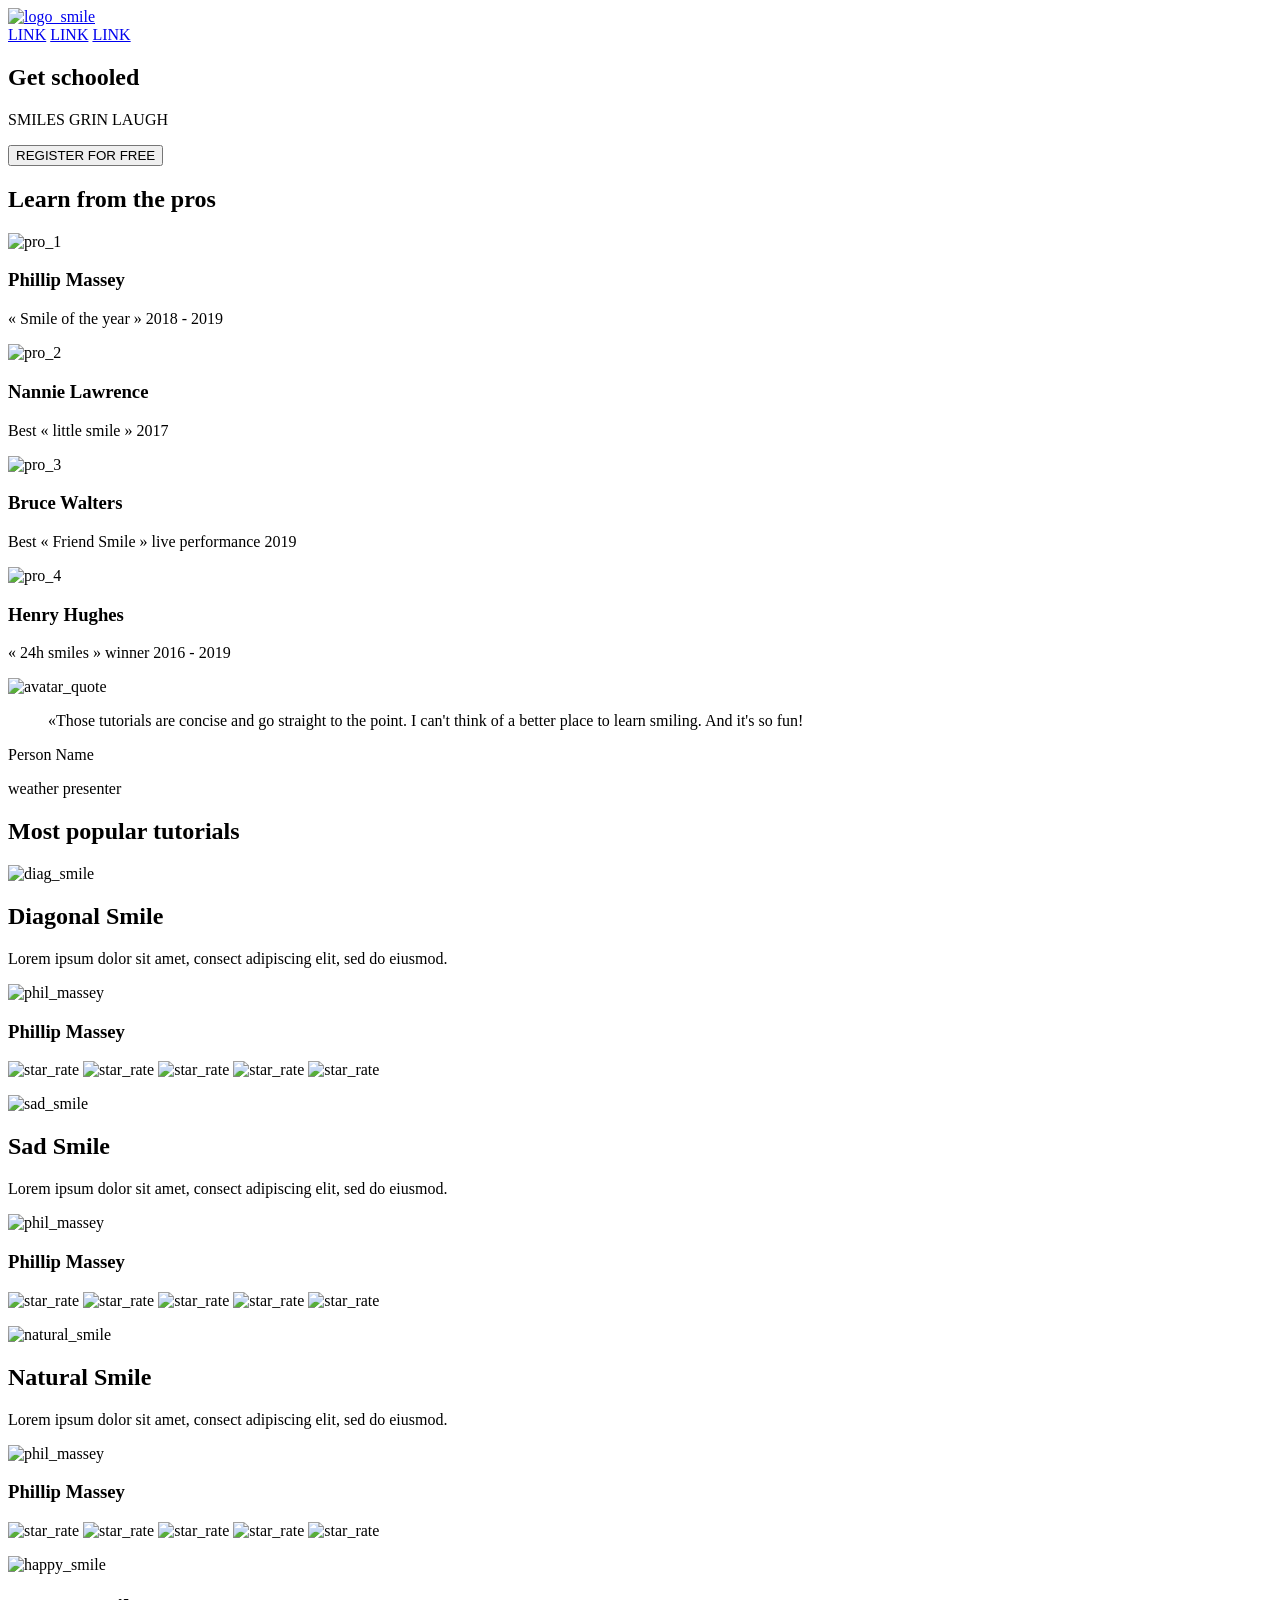
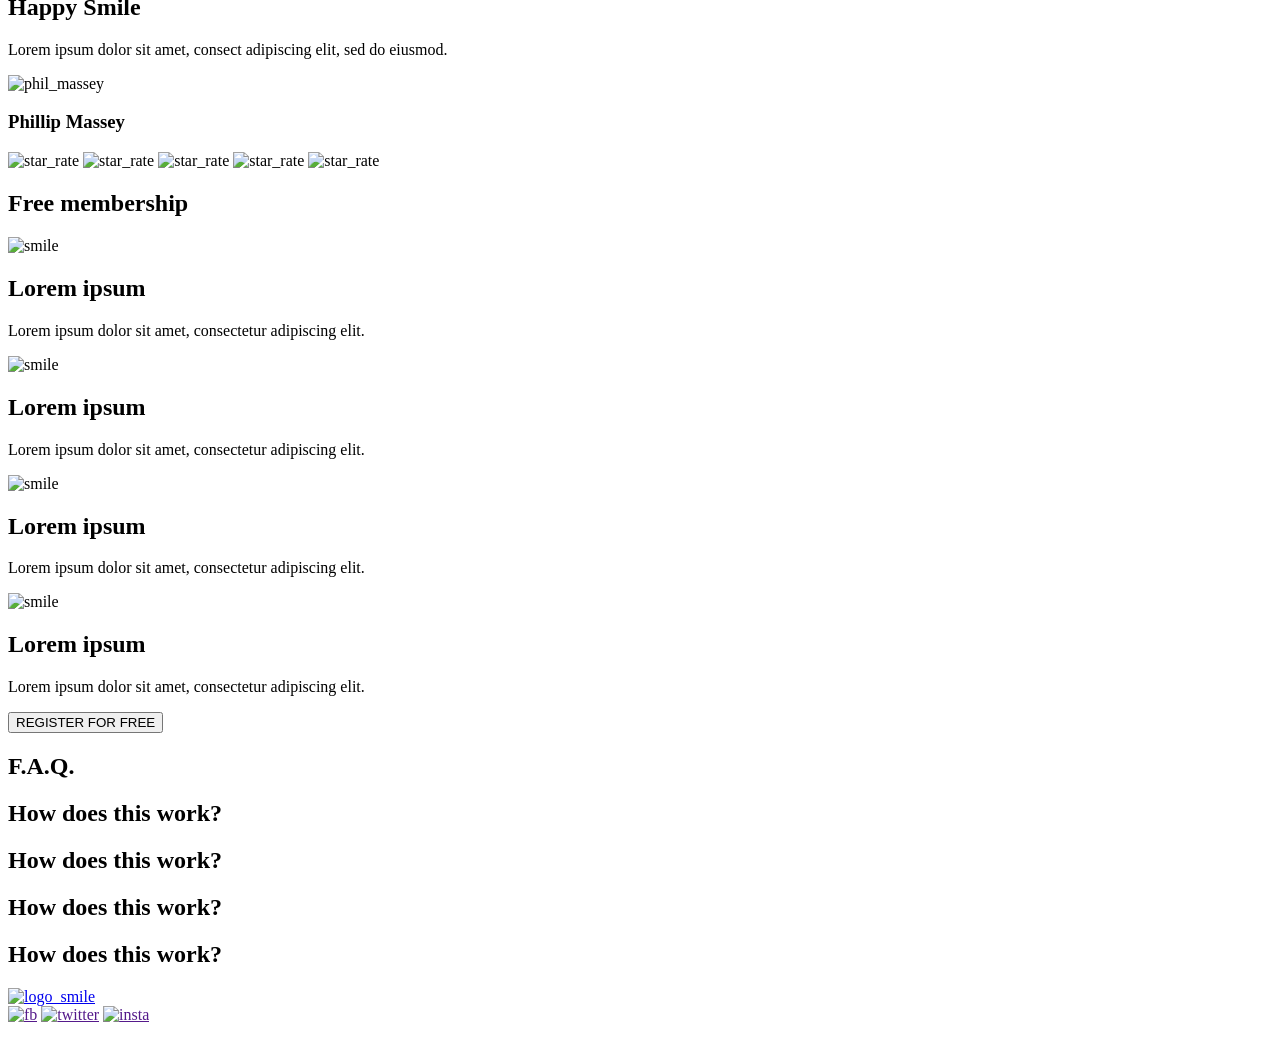
==== css_advanced/index.html @ f91c6899 "Add: readmefile and index.html" ====
<!DOCTYPE html>
<html lang="en">
<head>
    <meta charset="UTF-8">
    <meta name="viewport" content="width=device-width, initial-scale=1.0">
    <title>Document</title>
</head>
<body>
    <header>
        <div>
            <a href="#"><img src="logo.svg" alt="logo_smile"></a>
        </div>
        <div>
            <a href="#">LINK</a>
            <a href="#">LINK</a>
            <a href="#">LINK</a>
        </div>
    </header>
    <main>
        <section>
            <div>
                <h1>Get schooled</h1>
                <p>SMILES GRIN LAUGH</p>
                <button>REGISTER FOR FREE</button>
            </div>
            <div>
                <h2>Learn from the pros</h2>
            </div>
            <div>
                <div>
                    <img src="" alt="pro_1">
                    <h3>Phillip Massey</h3>
                    <p>« Smile of the year » 2018 - 2019</p>
                </div>
                <div>
                    <img src="" alt="pro_2">
                    <h3>Nannie Lawrence</h3>
                    <p>Best « little smile » 2017</p>
                </div>
                <div>
                    <img src="" alt="pro_3">
                    <h3>Bruce Walters</h3>
                    <p>Best « Friend Smile » live performance 2019</p>
                </div>
                <div>
                    <img src="" alt="pro_4">
                    <h3>Henry Hughes</h3>
                    <p>« 24h smiles » winner 2016 - 2019</p>
                </div>
            </div>
        </section>
        <section>
            <div>
                <img src="" alt="avatar_quote">
            </div>
            <div>
                <blockquote>«Those tutorials are concise and go straight to the point. I can't think of a better place to learn smiling. And it's so fun!</blockquote>
                <p>Person Name</p>
                <p>weather presenter</p>
            </div>
        </section>
        <section>
            <h1>Most popular tutorials</h1>
            <div>
                <div>
                    <img src="" alt="diag_smile">
                    <h2>Diagonal Smile</h2>
                    <p>Lorem ipsum dolor sit amet, consect adipiscing elit, sed do eiusmod.</p>
                    <div>
                        <img src="" alt="phil_massey">
                        <h3>Phillip Massey</h3>
                    </div>
                    <div>
                        <div>
                            <img src="" alt="star_rate">
                            <img src="" alt="star_rate">
                            <img src="" alt="star_rate">
                            <img src="" alt="star_rate">
                            <img src="" alt="star_rate">
                        </div>
                        <p></p>
                    </div>
                </div>
                <div>
                    <img src="" alt="sad_smile">
                    <h2>Sad Smile</h2>
                    <p>Lorem ipsum dolor sit amet, consect adipiscing elit, sed do eiusmod.</p>
                    <div>
                        <img src="" alt="phil_massey">
                        <h3>Phillip Massey</h3>
                    </div>
                    <div>
                        <div>
                            <img src="" alt="star_rate">
                            <img src="" alt="star_rate">
                            <img src="" alt="star_rate">
                            <img src="" alt="star_rate">
                            <img src="" alt="star_rate">
                        </div>
                        <p></p>
                    </div>
                </div>
                <div>
                    <img src="" alt="natural_smile">
                    <h2>Natural Smile</h2>
                    <p>Lorem ipsum dolor sit amet, consect adipiscing elit, sed do eiusmod.</p>
                    <div>
                        <img src="" alt="phil_massey">
                        <h3>Phillip Massey</h3>
                    </div>
                    <div>
                        <div>
                            <img src="" alt="star_rate">
                            <img src="" alt="star_rate">
                            <img src="" alt="star_rate">
                            <img src="" alt="star_rate">
                            <img src="" alt="star_rate">
                        </div>
                        <p></p>
                    </div>
                </div>
                <div>
                    <img src="" alt="happy_smile">
                    <h2>Happy Smile</h2>
                    <p>Lorem ipsum dolor sit amet, consect adipiscing elit, sed do eiusmod.</p>
                    <div>
                        <img src="" alt="phil_massey">
                        <h3>Phillip Massey</h3>
                    </div>
                    <div>
                        <div>
                            <img src="" alt="star_rate">
                            <img src="" alt="star_rate">
                            <img src="" alt="star_rate">
                            <img src="" alt="star_rate">
                            <img src="" alt="star_rate">
                        </div>
                        <p></p>
                    </div>
                </div>
            </div>
        </section>
        <section>
            <h1>Free membership</h1>
            <div>
                <div>
                    <img src="" alt="smile">
                    <h2>Lorem ipsum</h2>
                    <p>Lorem ipsum dolor sit amet, consectetur adipiscing elit.</p>
                </div>
                <div>
                    <img src="" alt="smile">
                    <h2>Lorem ipsum</h2>
                    <p>Lorem ipsum dolor sit amet, consectetur adipiscing elit.</p>
                </div>
                <div>
                    <img src="" alt="smile">
                    <h2>Lorem ipsum</h2>
                    <p>Lorem ipsum dolor sit amet, consectetur adipiscing elit.</p>
                </div>
                <div>
                    <img src="" alt="smile">
                    <h2>Lorem ipsum</h2>
                    <p>Lorem ipsum dolor sit amet, consectetur adipiscing elit.</p>
                </div>
            </div>
            <button>REGISTER FOR FREE</button>
        </section>
        <section>
            <h1>F.A.Q.</h1>
            <div>
                <div>
                    <div>
                        <h2>How does this work?</h2>
                        <p></p>
                    </div>
                    <div>
                        <h2>How does this work?</h2>
                        <p></p>
                    </div>
                </div>
                <div>
                    <div>
                        <h2>How does this work?</h2>
                        <p></p>
                    </div>
                    <div>
                        <h2>How does this work?</h2>
                        <p></p>
                    </div>
                </div>
            </div>
        </section>
    </main>
    <footer>
        <div>
            <div>
                <a href="#"><img src="logo.svg" alt="logo_smile"></a>
            </div>
            <div>
                <a href=""><img src="" alt="fb"></a>
                <a href=""><img src="" alt="twitter"></a>
                <a href=""><img src="" alt="insta"></a>
            </div>
        </div>
        <p></p>
    </footer>
</body>
</html>
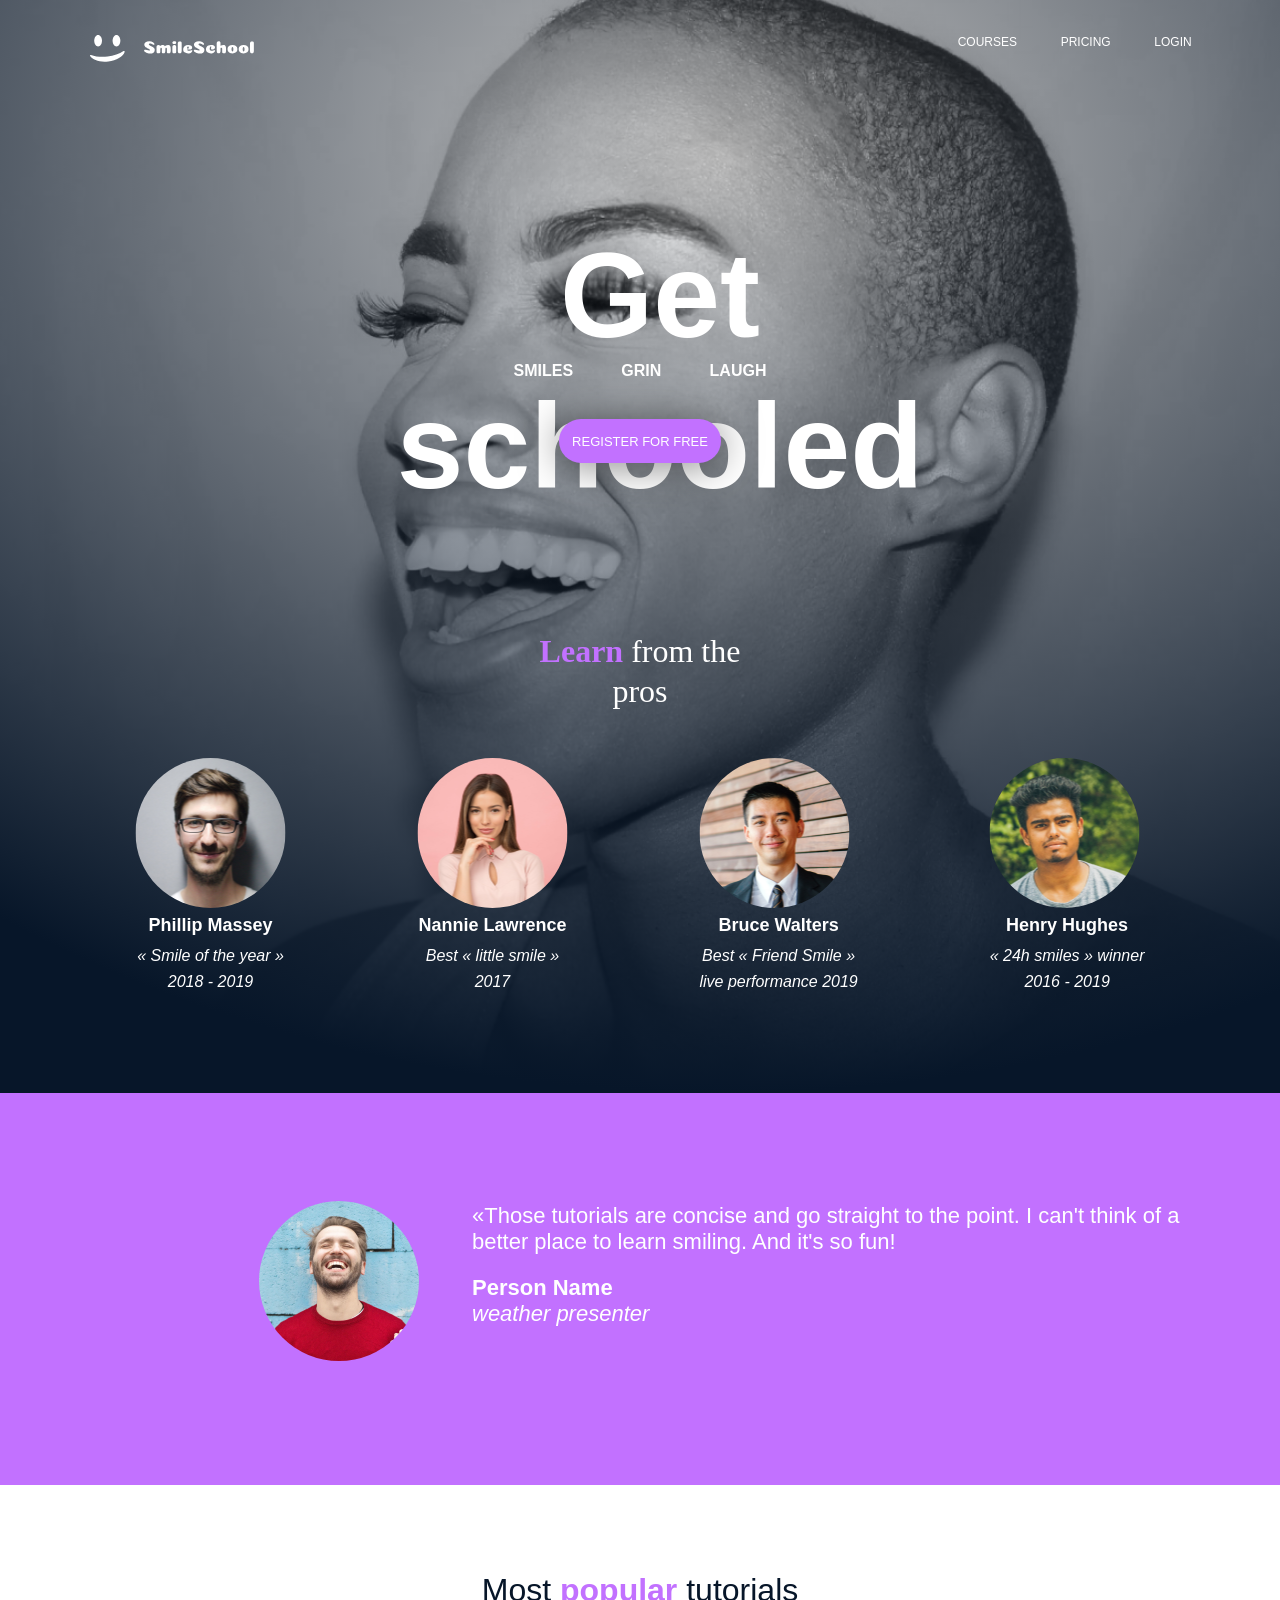
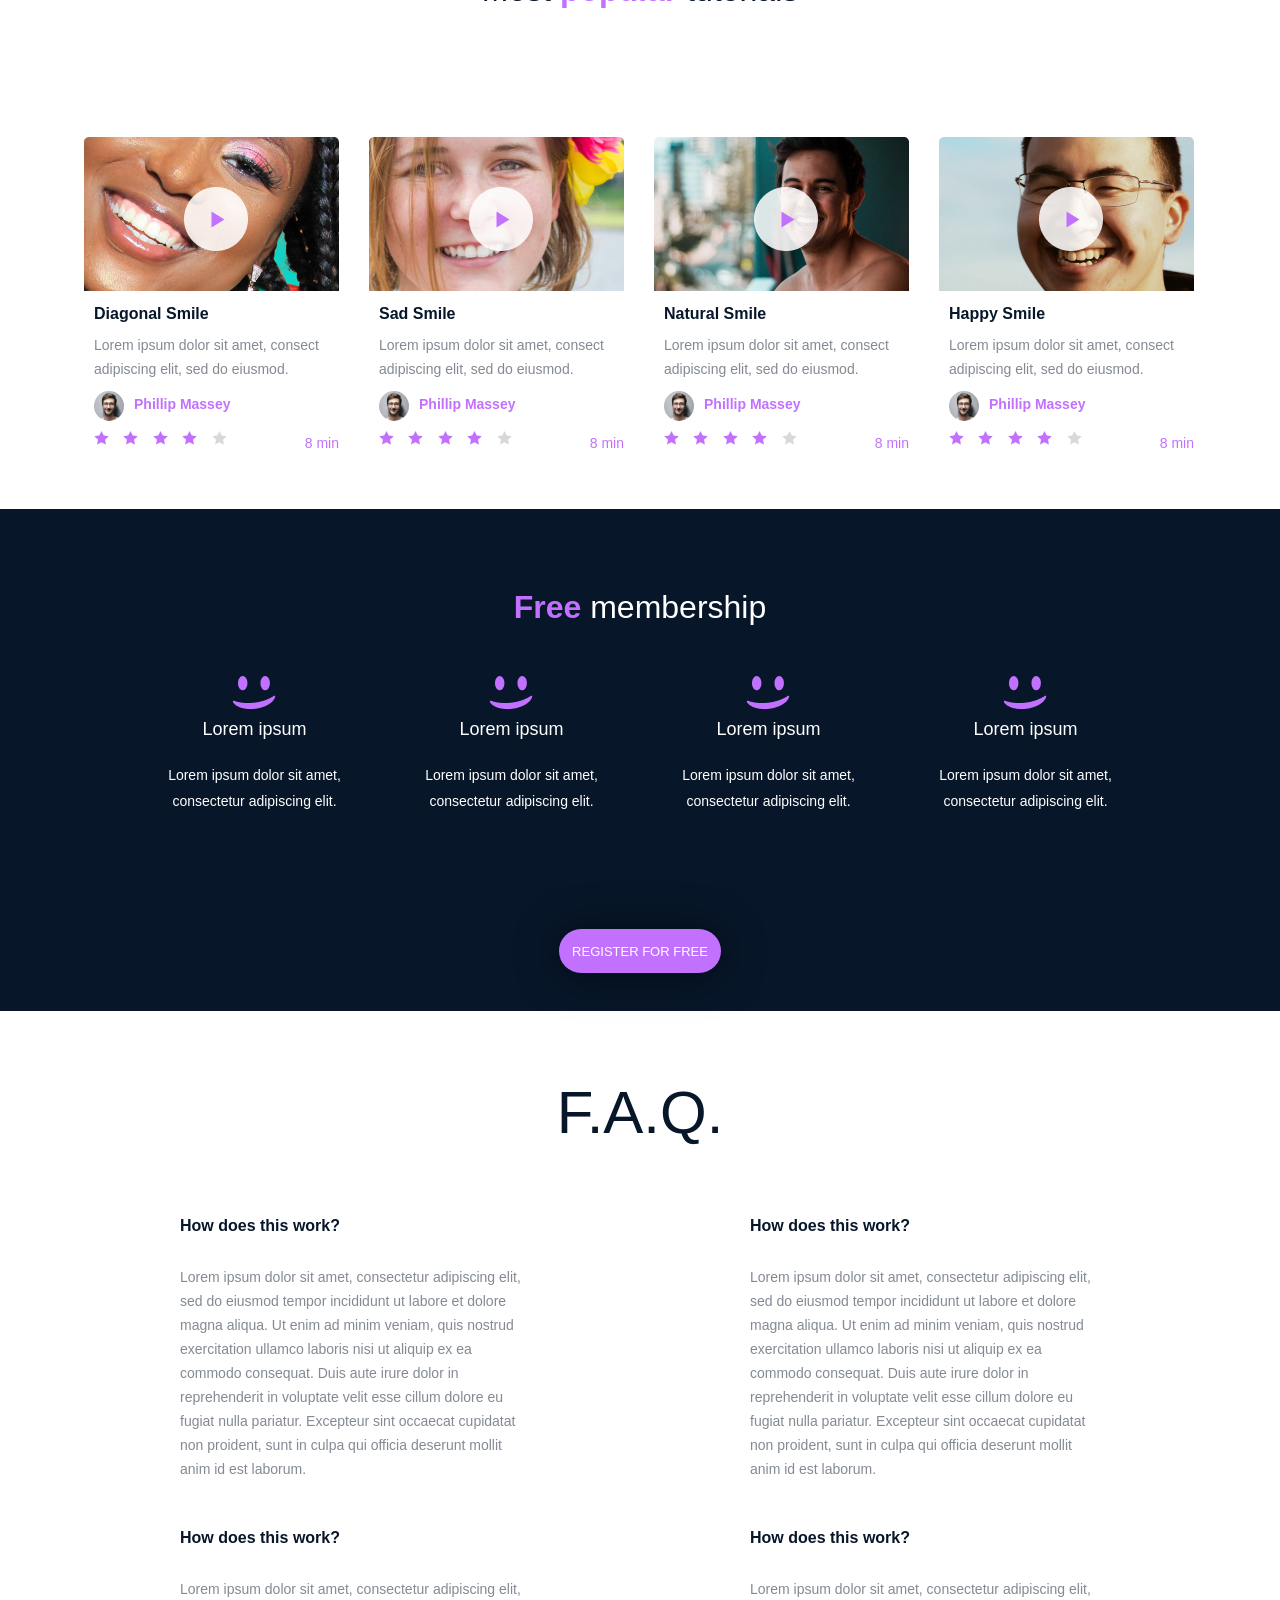
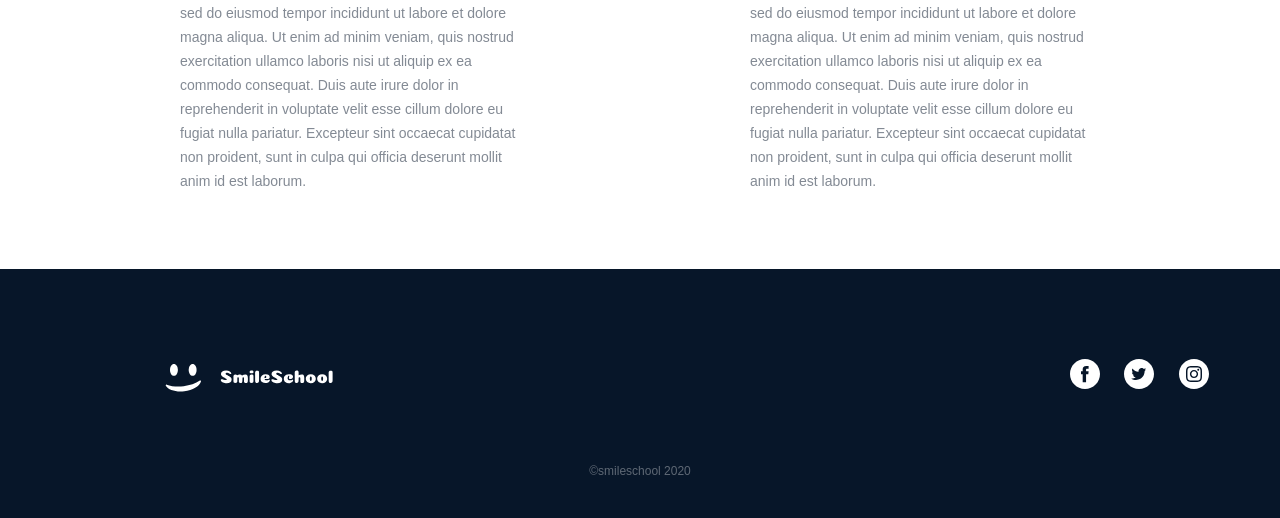
==== commit 8e5e8015: "Add: everything, all files, pictures, all css styles, spend 1day and half to male this project" ====
--- a/css_advanced/index.html
+++ b/css_advanced/index.html
@@ -3,6 +3,7 @@
 <head>
     <meta charset="UTF-8">
     <meta name="viewport" content="width=device-width, initial-scale=1.0">
+    <link rel="stylesheet" href="./styles.css">
     <title>Document</title>
 </head>
 <body>
@@ -10,183 +11,207 @@
         <div>
             <a href="#"><img src="logo.svg" alt="logo_smile"></a>
         </div>
-        <div>
-            <a href="#">LINK</a>
-            <a href="#">LINK</a>
-            <a href="#">LINK</a>
+        <div class="menu">
+            <a href="#">COURSES</a>
+            <a href="#">PRICING</a>
+            <a href="#">LOGIN</a>
         </div>
     </header>
     <main>
-        <section>
+        <section class="main_part">
             <div>
                 <h1>Get schooled</h1>
-                <p>SMILES GRIN LAUGH</p>
+                <p class="sgl"><span>SMILES</span> <span> GRIN </span> <span> LAUGH </span></p>
                 <button>REGISTER FOR FREE</button>
             </div>
             <div>
-                <h2>Learn from the pros</h2>
-            </div>
-            <div>
-                <div>
-                    <img src="" alt="pro_1">
+                <h2><span class="subtitle">Learn</span> <span>from the pros</span></h2>
+            </div>
+            <div class="pros">
+                <div class="pro">
+                    <img src="../images/pro1.png" alt="pro_1">
                     <h3>Phillip Massey</h3>
-                    <p>« Smile of the year » 2018 - 2019</p>
-                </div>
-                <div>
-                    <img src="" alt="pro_2">
+                    <p>« Smile of the year »<br> 2018 - 2019</p>
+                </div>
+                <div class="pro">
+                    <img src="../images/pro2.png" alt="pro_2">
                     <h3>Nannie Lawrence</h3>
-                    <p>Best « little smile » 2017</p>
-                </div>
-                <div>
-                    <img src="" alt="pro_3">
+                    <p>Best « little smile » <br>2017</p>
+                </div>
+                <div class="pro">
+                    <img src="../images/pro3.png" alt="pro_3">
                     <h3>Bruce Walters</h3>
-                    <p>Best « Friend Smile » live performance 2019</p>
-                </div>
-                <div>
-                    <img src="" alt="pro_4">
+                    <p>Best « Friend Smile » <br> live performance 2019</p>
+                </div>
+                <div class="pro">
+                    <img src="../images/pro4.png" alt="pro_4">
                     <h3>Henry Hughes</h3>
-                    <p>« 24h smiles » winner 2016 - 2019</p>
-                </div>
-            </div>
-        </section>
-        <section>
-            <div>
-                <img src="" alt="avatar_quote">
-            </div>
-            <div>
+                    <p>« 24h smiles » winner <br>2016 - 2019</p>
+                </div>
+            </div>
+        </section>
+        <section class="testimonials">
+            <div>
+                <img src="../images/testimonial.png" alt="avatar_quote">
+            </div>
+            <div class="testimonials_bq">
                 <blockquote>«Those tutorials are concise and go straight to the point. I can't think of a better place to learn smiling. And it's so fun!</blockquote>
-                <p>Person Name</p>
-                <p>weather presenter</p>
-            </div>
-        </section>
-        <section>
-            <h1>Most popular tutorials</h1>
-            <div>
-                <div>
-                    <img src="" alt="diag_smile">
+                <p id="person">Person Name</p>
+                <p id="job">weather presenter</p>
+            </div>
+        </section>
+        <section class="tutorials">
+            <h1>Most <span class="subtitle">popular</span> tutorials</h1>
+            <div class="tutorials_content">
+                <div class="tutorials_preview">
+                    <img src="../images/play.png" alt="play_button" class="play">
+                    <img src="../images/preview_1.png" alt="diag_smile" class="preview">
                     <h2>Diagonal Smile</h2>
                     <p>Lorem ipsum dolor sit amet, consect adipiscing elit, sed do eiusmod.</p>
-                    <div>
-                        <img src="" alt="phil_massey">
-                        <h3>Phillip Massey</h3>
-                    </div>
-                    <div>
-                        <div>
-                            <img src="" alt="star_rate">
-                            <img src="" alt="star_rate">
-                            <img src="" alt="star_rate">
-                            <img src="" alt="star_rate">
-                            <img src="" alt="star_rate">
-                        </div>
-                        <p></p>
-                    </div>
-                </div>
-                <div>
-                    <img src="" alt="sad_smile">
+                    <div class="img_rate">
+                        <img src="../images/pro1.png" alt="phil_massey">
+                        <h3>Phillip Massey</h3>
+                    </div>
+                    <div class="star_rate_content">
+                        <div class="star_rate">
+                            <img src="../images/Star_4.png" alt="star_rate">
+                            <img src="../images/Star_4.png" alt="star_rate">
+                            <img src="../images/Star_4.png" alt="star_rate">
+                            <img src="../images/Star_4.png" alt="star_rate">
+                            <img src="../images/Star_5.png" alt="star_rate">
+                        </div>
+                        <p>8 min</p>
+                    </div>
+                </div>
+                <div class="tutorials_preview">
+                    <img src="../images/play.png" alt="play_button" class="play">
+                    <img src="../images/preview_2.png" alt="sad_smile" class="preview">
                     <h2>Sad Smile</h2>
                     <p>Lorem ipsum dolor sit amet, consect adipiscing elit, sed do eiusmod.</p>
-                    <div>
-                        <img src="" alt="phil_massey">
-                        <h3>Phillip Massey</h3>
-                    </div>
-                    <div>
-                        <div>
-                            <img src="" alt="star_rate">
-                            <img src="" alt="star_rate">
-                            <img src="" alt="star_rate">
-                            <img src="" alt="star_rate">
-                            <img src="" alt="star_rate">
-                        </div>
-                        <p></p>
-                    </div>
-                </div>
-                <div>
-                    <img src="" alt="natural_smile">
+                    <div class="img_rate">
+                        <img src="../images/pro1.png" alt="phil_massey">
+                        <h3>Phillip Massey</h3>
+                    </div>
+                    <div class="star_rate_content">
+                        <div class="star_rate">
+                            <img src="../images/Star_4.png" alt="star_rate">
+                            <img src="../images/Star_4.png" alt="star_rate">
+                            <img src="../images/Star_4.png" alt="star_rate">
+                            <img src="../images/Star_4.png" alt="star_rate">
+                            <img src="../images/Star_5.png" alt="star_rate">
+                        </div>
+                        <p>8 min</p>
+                    </div>
+                </div>
+                <div class="tutorials_preview">
+                    <img src="../images/play.png" alt="play_button" class="play">
+                    <img src="../images/preview_3.png" alt="natural_smile" class="preview">
                     <h2>Natural Smile</h2>
                     <p>Lorem ipsum dolor sit amet, consect adipiscing elit, sed do eiusmod.</p>
-                    <div>
-                        <img src="" alt="phil_massey">
-                        <h3>Phillip Massey</h3>
-                    </div>
-                    <div>
-                        <div>
-                            <img src="" alt="star_rate">
-                            <img src="" alt="star_rate">
-                            <img src="" alt="star_rate">
-                            <img src="" alt="star_rate">
-                            <img src="" alt="star_rate">
-                        </div>
-                        <p></p>
-                    </div>
-                </div>
-                <div>
-                    <img src="" alt="happy_smile">
+                    <div class="img_rate">
+                        <img src="../images/pro1.png" alt="phil_massey">
+                        <h3>Phillip Massey</h3>
+                    </div>
+                    <div class="star_rate_content">
+                        <div class="star_rate">
+                            <img src="../images/Star_4.png" alt="star_rate">
+                            <img src="../images/Star_4.png" alt="star_rate">
+                            <img src="../images/Star_4.png" alt="star_rate">
+                            <img src="../images/Star_4.png" alt="star_rate">
+                            <img src="../images/Star_5.png" alt="star_rate">
+                        </div>
+                        <p>8 min</p>
+                    </div>
+                </div>
+                <div class="tutorials_preview">
+                    <img src="../images/play.png" alt="play_button" class="play">
+                    <img src="../images/preview_4.png" alt="happy_smile" class="preview">
                     <h2>Happy Smile</h2>
                     <p>Lorem ipsum dolor sit amet, consect adipiscing elit, sed do eiusmod.</p>
-                    <div>
-                        <img src="" alt="phil_massey">
-                        <h3>Phillip Massey</h3>
-                    </div>
-                    <div>
-                        <div>
-                            <img src="" alt="star_rate">
-                            <img src="" alt="star_rate">
-                            <img src="" alt="star_rate">
-                            <img src="" alt="star_rate">
-                            <img src="" alt="star_rate">
-                        </div>
-                        <p></p>
-                    </div>
-                </div>
-            </div>
-        </section>
-        <section>
-            <h1>Free membership</h1>
-            <div>
-                <div>
-                    <img src="" alt="smile">
-                    <h2>Lorem ipsum</h2>
-                    <p>Lorem ipsum dolor sit amet, consectetur adipiscing elit.</p>
-                </div>
-                <div>
-                    <img src="" alt="smile">
-                    <h2>Lorem ipsum</h2>
-                    <p>Lorem ipsum dolor sit amet, consectetur adipiscing elit.</p>
-                </div>
-                <div>
-                    <img src="" alt="smile">
-                    <h2>Lorem ipsum</h2>
-                    <p>Lorem ipsum dolor sit amet, consectetur adipiscing elit.</p>
-                </div>
-                <div>
-                    <img src="" alt="smile">
-                    <h2>Lorem ipsum</h2>
-                    <p>Lorem ipsum dolor sit amet, consectetur adipiscing elit.</p>
-                </div>
-            </div>
-            <button>REGISTER FOR FREE</button>
-        </section>
-        <section>
+                    <div class="img_rate">
+                        <img src="../images/pro1.png" alt="phil_massey">
+                        <h3>Phillip Massey</h3>
+                    </div>
+                    <div class="star_rate_content">
+                        <div class="star_rate">
+                            <img src="../images/Star_4.png" alt="star_rate">
+                            <img src="../images/Star_4.png" alt="star_rate">
+                            <img src="../images/Star_4.png" alt="star_rate">
+                            <img src="../images/Star_4.png" alt="star_rate">
+                            <img src="../images/Star_5.png" alt="star_rate">
+                        </div>
+                        <p>8 min</p>
+                    </div>
+                </div>
+            </div>
+        </section>
+        <section class="membership">
+            <h1><span class="subtitle">Free</span> membership</h1>
+            <div class="membership_content">
+                <div class="membership_smile">
+                    <img src="../images/smile.png" alt="smile">
+                    <h2>Lorem ipsum</h2>
+                    <p>Lorem ipsum dolor sit amet, consectetur adipiscing elit.</p>
+                </div>
+                <div class="membership_smile">
+                    <img src="../images/smile.png" alt="smile">
+                    <h2>Lorem ipsum</h2>
+                    <p>Lorem ipsum dolor sit amet, consectetur adipiscing elit.</p>
+                </div>
+                <div class="membership_smile">
+                    <img src="../images/smile.png" alt="smile">
+                    <h2>Lorem ipsum</h2>
+                    <p>Lorem ipsum dolor sit amet, consectetur adipiscing elit.</p>
+                </div>
+                <div class="membership_smile">
+                    <img src="../images/smile.png" alt="smile">
+                    <h2>Lorem ipsum</h2>
+                    <p>Lorem ipsum dolor sit amet, consectetur adipiscing elit.</p>
+                </div>
+            </div>
+            <button class="membership_content_button">REGISTER FOR FREE</button>
+        </section>
+        <section class="faq">
             <h1>F.A.Q.</h1>
-            <div>
-                <div>
-                    <div>
-                        <h2>How does this work?</h2>
-                        <p></p>
-                    </div>
-                    <div>
-                        <h2>How does this work?</h2>
-                        <p></p>
-                    </div>
-                </div>
-                <div>
-                    <div>
-                        <h2>How does this work?</h2>
-                        <p></p>
-                    </div>
-                    <div>
-                        <h2>How does this work?</h2>
-                        <p></p>
+            <div class="faq_content">
+                <div class="faq_content_col">
+                    <div class="faq_content_txt">
+                        <h2>How does this work?</h2>
+                        <p>Lorem ipsum dolor sit amet, consectetur adipiscing elit, sed do eiusmod tempor incididunt 
+                            ut labore et dolore magna aliqua. Ut enim ad minim veniam, quis nostrud exercitation ullamco 
+                            laboris nisi ut aliquip ex ea commodo consequat. Duis aute irure dolor in reprehenderit 
+                            in voluptate velit esse cillum dolore eu fugiat nulla pariatur. 
+                            Excepteur sint occaecat cupidatat non proident, 
+                            sunt in culpa qui officia deserunt mollit anim id est laborum.</p>
+                    </div>
+                    <div class="faq_content_txt">
+                        <h2>How does this work?</h2>
+                        <p>Lorem ipsum dolor sit amet, consectetur adipiscing elit, sed do eiusmod tempor incididunt 
+                            ut labore et dolore magna aliqua. Ut enim ad minim veniam, quis nostrud exercitation ullamco 
+                            laboris nisi ut aliquip ex ea commodo consequat. Duis aute irure dolor in reprehenderit 
+                            in voluptate velit esse cillum dolore eu fugiat nulla pariatur. 
+                            Excepteur sint occaecat cupidatat non proident, 
+                            sunt in culpa qui officia deserunt mollit anim id est laborum.</p>
+                    </div>
+                </div>
+                <div class="faq_content_col">
+                    <div class="faq_content_txt">
+                        <h2>How does this work?</h2>
+                        <p>Lorem ipsum dolor sit amet, consectetur adipiscing elit, sed do eiusmod tempor incididunt 
+                            ut labore et dolore magna aliqua. Ut enim ad minim veniam, quis nostrud exercitation ullamco 
+                            laboris nisi ut aliquip ex ea commodo consequat. Duis aute irure dolor in reprehenderit 
+                            in voluptate velit esse cillum dolore eu fugiat nulla pariatur. 
+                            Excepteur sint occaecat cupidatat non proident, 
+                            sunt in culpa qui officia deserunt mollit anim id est laborum.</p>
+                    </div>
+                    <div class="faq_content_txt">
+                        <h2>How does this work?</h2>
+                        <p>Lorem ipsum dolor sit amet, consectetur adipiscing elit, sed do eiusmod tempor incididunt 
+                            ut labore et dolore magna aliqua. Ut enim ad minim veniam, quis nostrud exercitation ullamco 
+                            laboris nisi ut aliquip ex ea commodo consequat. Duis aute irure dolor in reprehenderit 
+                            in voluptate velit esse cillum dolore eu fugiat nulla pariatur. 
+                            Excepteur sint occaecat cupidatat non proident, 
+                            sunt in culpa qui officia deserunt mollit anim id est laborum.</p>
                     </div>
                 </div>
             </div>
@@ -195,15 +220,15 @@
     <footer>
         <div>
             <div>
-                <a href="#"><img src="logo.svg" alt="logo_smile"></a>
-            </div>
-            <div>
-                <a href=""><img src="" alt="fb"></a>
-                <a href=""><img src="" alt="twitter"></a>
-                <a href=""><img src="" alt="insta"></a>
+                <a href="#"><img src="logo.svg" alt="logo_smile" class="footer_logo"></a>
+            </div>
+            <div class="footer_socialmedia">
+                <a href="#"><img src="../images/Facebook_White.svg" alt="fb"></a>
+                <a href="#"><img src="../images/Twitter_White.svg" alt="twitter"></a>
+                <a href="#"><img src="../images/Instagram_White.svg" alt="insta"></a>
             </div>
         </div>
-        <p></p>
+        <p class="footer_copyright">©smileschool 2020</p>
     </footer>
 </body>
 </html>
--- a/css_advanced/styles.css
+++ b/css_advanced/styles.css
@@ -0,0 +1,440 @@
+:root {
+    --main-color: #ffffff;
+    --secondary-color: #071629;
+    --third-color: #c271ff;
+}
+
+* {
+    margin: 0;
+}
+header {
+    position: absolute;
+    width: 1103.41px;
+    height: 29.46px;
+    left: 50%;
+    transform: translateX(-50%);
+    top: 35.02px;
+    display: flex;
+    justify-content: space-between;
+}
+
+header img {
+    width: 167.02px;
+    height: 29.46px;
+}
+
+body {
+    width: 1440px;
+    font-family: 'Source Sans Pro', sans-serif;
+    color: var(--main-color);
+    margin-left: auto;
+    margin-right: auto;
+}
+
+a {
+    color: inherit;
+    text-decoration: none;
+}
+
+.menu {
+    width: 234px;
+    left: 1041px;
+    font-weight: 500;
+    font-size: 12px;
+    display: flex;
+    justify-content: space-between;
+}
+
+.main_part {
+    height: 1093px;
+    background-image: radial-gradient(85.9% 85.9% at 50% 14.1%, rgba(41, 48, 61, 0.0001) 0%, #071629 100%), url("../images/img-bg.png");
+    background-repeat: no-repeat;
+    background-size: cover;
+    background-position: center;
+}
+
+
+.main_part h1 {
+    position: absolute;
+    height: 151px;
+    left: 377px;
+    right: 26.32%;
+    top: 220px;
+    font-size: 120px;
+    line-height: 151px;
+    text-align: center;
+}
+
+.sgl {
+    position: absolute;
+    width: 253px;
+    left: 50%;
+    transform: translateX(-50%);
+    top: 361px;
+    font-weight: 700;
+    font-size: 16px;
+    line-height: 20px;
+    display: flex;
+    justify-content: space-between;
+}
+
+button {
+    filter: drop-shadow(0px 2px 20px rgba(0, 0, 0, 0.5));
+    background: #C271FF;
+    border-radius: 22px;
+    font-style: normal;
+    font-size: 14px;
+    text-align: center;
+    color: inherit;
+    font: inherit;
+    border: none;
+    width: 162px;
+    height: 44px;
+    cursor: pointer;
+}
+
+.main_part button {
+    position: absolute;
+    left: 50%;
+    transform: translateX(-50%);
+    right: 44.38%;
+    top: 419px;
+    bottom: 57.64%;
+    font-size: small;
+}
+
+.main_part h2 { 
+    position: absolute;
+    height: 40px;
+    left: 50%;
+    transform: translateX(-50%);
+    right: 39.93%;
+    top: 631px;
+    width: 261px;
+    font-family: 'Source Sans Pro';
+    font-style: normal;
+    font-weight: 300;
+    font-size: 32px;
+    line-height: 40px;
+    text-align: center;
+}
+
+.subtitle {
+    color: var(--third-color);
+    font-weight: bold;
+}
+
+.pros {
+    position: absolute;
+    width: 1009px;
+    height: 237px;
+    left: 50%;
+    transform: translateX(-50%);
+    top: 758px;
+    display: flex;
+    justify-content: space-between;
+}
+
+.pro {
+    width: 150;
+    height: 237px;
+    text-align: center;
+    display: flex;
+    flex-direction: column;
+    justify-content: space-between;
+}
+
+
+.pro img {
+    border-radius: 50%;
+    width: 150px;
+    height: 150px;
+}
+
+.pro h3 {
+    font-weight: 900;
+    font-size: 18px;
+}
+
+.pro p {
+    font-style: italic;
+    font-size: 16px;
+    line-height: 26px;
+}
+
+.testimonials {
+    background-color: var(--third-color);
+    display: flex;
+    justify-content: space-between;
+    height: 392px;
+}
+
+.testimonials img {
+    position: absolute;
+    border-radius: 50%;
+    width: 160px;
+    height: 160px;
+    left: 259px;
+    top: 1201px;
+}
+.testimonials_bq {
+    position: absolute;
+    width: 730px;
+    height: 158px;
+    left: 472px;
+    top: 1203px;
+}
+
+blockquote {
+    font-size: 22px;
+    font-weight: 400;
+}
+
+#person {
+    font-size: 22px;
+    font-weight: bold;
+    margin-top: 20px;
+}
+
+#job {
+    font-size: 22px;
+    font-style: italic;
+}
+
+.tutorials {
+    background-color: var(--main-color);
+    position: absolute;
+    width: 1228px;
+    height: 450px;
+    left: 50%;
+    transform: translateX(-50%);
+    top: 1572px;
+    display: flex;
+    flex-direction: column;
+    justify-content: space-between;
+}
+
+.tutorials_content {
+    position: absolute;
+    display: flex;
+    justify-content: center;
+    align-items: center;
+    left: 58px;
+    top: 115px;
+    margin-top: 0;
+}
+
+.tutorials h1 {
+    text-align: center;
+    color: var(--secondary-color);
+    font-weight: 300;
+    font-size: 32px;
+}
+
+.tutorials h2 {
+    color: var(--secondary-color);
+    font-size: 16px;
+    font-weight: bold;
+}
+
+.tutorials_preview {
+    position: relative;
+    margin-top: 0;
+    margin-right: 30px;
+    width: 255px;
+}
+
+.tutorials_preview h2 {
+    margin: 10px 0 10px 10px
+}
+
+.tutorials_preview p {
+    margin: 10px 0 0 10px;
+    color: rgba(7, 22, 41, 0.501584);
+    font-weight: 400;
+    font-size: 14px;
+    width: 242px;
+    line-height: 24px;
+}
+
+img.play {
+    position: absolute;
+    left: 100px;
+    top: 100px;
+    width: 64px;
+    height: 64px;
+    cursor: pointer;
+}
+
+img.preview {
+    margin-top: 50px;
+}
+
+.img_rate {
+    display: flex;
+    justify-content:flex-start;
+}
+.img_rate img {
+    margin-left: 10px;
+    width: 30px;
+    height: 30px;
+    border-radius: 50%;
+    margin-top: 10px;
+}
+
+.img_rate h3 {
+    color: var(--third-color);
+    font-weight: 600;
+    font-size: 14px;
+    margin: 15px 0 0 10px
+}
+
+.star_rate_content {
+    display: flex;
+    justify-content: space-between;
+}
+
+.star_rate {
+    width: 400px;
+}
+.star_rate img{
+    margin: 10px 0 0 10px;
+}
+
+.star_rate_content p {
+    color: var(--third-color);
+    text-align: right;
+}
+
+.membership {
+    background-color: var(--secondary-color);
+    position: absolute;
+    width: 1440px;
+    height: 502px;
+    left: 50%;
+    transform: translateX(-50%);
+    top: 2109px;
+}
+
+.membership h1 {
+    margin-top: 80px;
+    color: var(--main-color);
+    font-weight: 300;
+    font-size: 32px;
+    text-align: center;  
+}
+
+.membership_content {
+    display: flex;
+    justify-content: center;
+    margin-top: 50px;
+}
+
+.membership_content_button {
+    position: absolute;
+    left: 50%;
+    transform: translateX(-50%);
+    margin-top: 100px;
+    font-size: small;
+}
+
+.membership_smile {
+    width: 257px;
+    height: 153px;
+    display: flex;
+    flex-direction: column;
+    justify-content: space-between;
+    align-items: center;
+    text-align: center;
+}
+
+.membership_smile h2 {
+    font-size: 18px;
+    font-weight: 400;
+}
+
+.membership_smile p {
+    font-size: 14px;
+    padding: 15px;
+    line-height: 26px;
+}
+
+.faq {
+    position: absolute;
+    top: 2678px;
+    width: 920px;
+    height: 707px;
+    color: var(--secondary-color);
+    left: 50%;
+    transform: translateX(-50%);
+}
+
+.faq h1 {
+    text-align: center;
+    font-size: 60px;
+    font-weight: 300;
+}
+
+.faq_content {
+    display: flex;
+    flex-direction: column;
+}
+
+.faq_content_col {
+    display: flex;
+    justify-content: space-between;
+}
+
+.faq_content_txt {
+    margin-top: 70px;
+    width: 350px;
+    height: 242px;
+}
+
+.faq_content_txt h2 {
+    margin-bottom: 30px;
+    font-size: 16px;
+    font-weight: bold;
+}
+
+.faq_content_txt p {
+    font-weight: 400;
+    font-size: 14px;
+    line-height: 24px;
+    color: rgba(7, 22, 41, 0.501584);
+}
+
+footer {
+    position: absolute;
+    top: 3469px;
+    height: 249px;
+    width: 100%;
+    background-color: var(--secondary-color);
+}
+
+.footer_logo {
+    position: absolute;
+    top: 95px;
+    left: 165px;
+}
+
+.footer_socialmedia {
+    position: absolute;
+    left: 1070px;
+    top: 90px;
+}
+
+.footer_socialmedia img {
+    width: 30px;
+    height: 30px;
+    margin-right: 20px;
+}
+
+.footer_copyright {
+    position: absolute;
+    left: 50%;
+    transform: translateX(-50%);
+    top: 195px;
+    opacity: 0.35;
+    font-size: 12px;
+}
